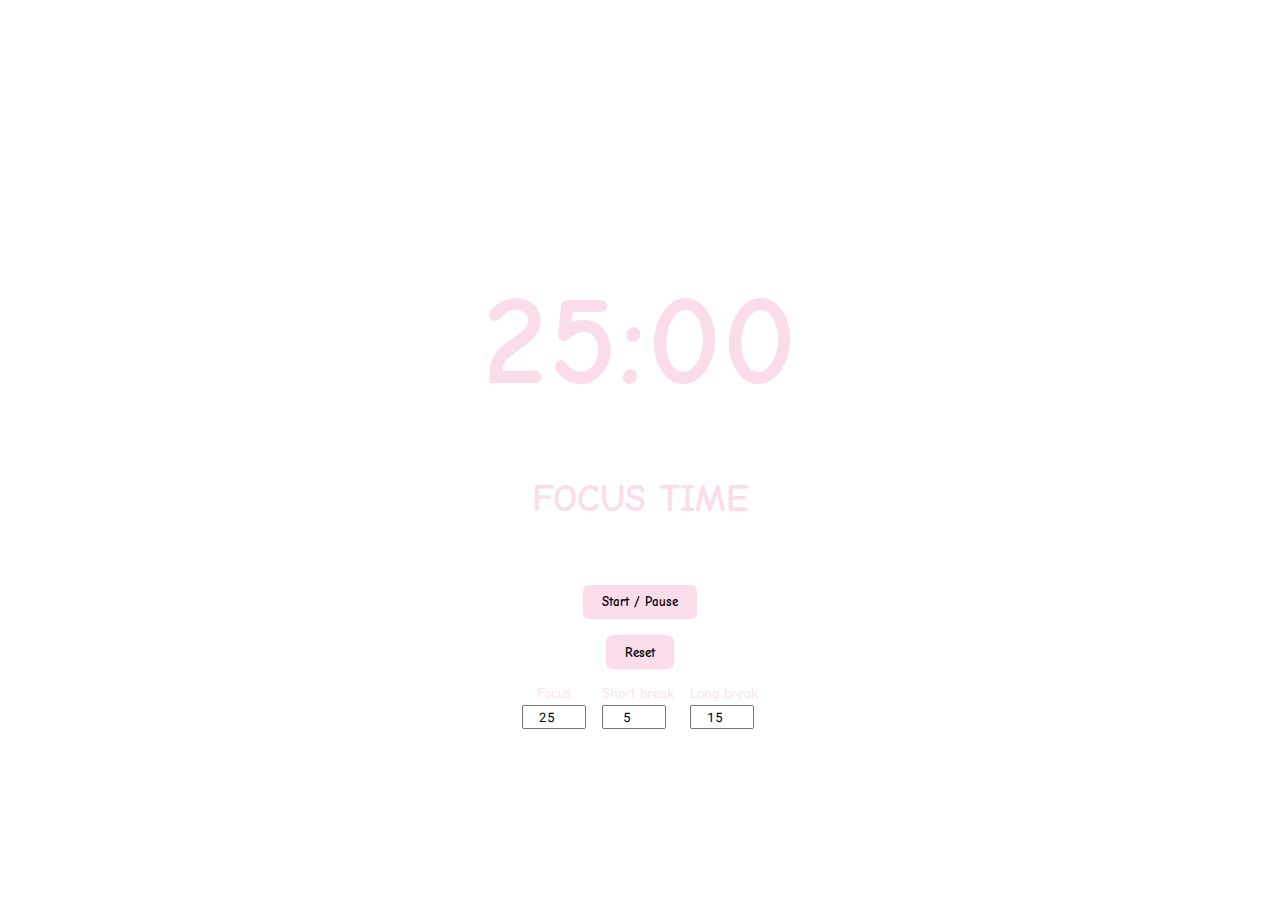
==== index.html @ 425a1fdc "Updates" ====
<!DOCTYPE html>
<html lang="en">
<head>
  <meta charset="UTF-8" />
  <title>Stream‑Pomodoro</title>

  <!-- Google fonts – matches your world‑clock overlay -->
  <link href="https://fonts.googleapis.com/css2?family=Comic+Neue:wght@700&family=Roboto+Mono:wght@500&display=swap" rel="stylesheet"/>

  <link rel="stylesheet" href="style.css" />
</head>

<body>
  <!-- progress bar -->
  <div id="progress-container"><div id="progress-value"></div></div>

  <!-- timer -->
  <h1 id="time-left">25:00</h1>
  <h2 id="timer-label">FOCUS&nbsp;TIME</h2>

  <!-- controls (optional) -->
  <div id="controls">
    <button id="start_stop">Start / Pause</button>
    <button id="reset">Reset</button>

    <div class="picker">
      <label>Focus <input id="session-length"      type="number" min="1" max="120" value="25"></label>
      <label>Short break <input id="short-break-length" type="number" min="1" max="60"  value="5"></label>
      <label>Long break  <input id="long-break-length"  type="number" min="1" max="60"  value="15"></label>
    </div>
  </div>

  <audio id="beep" src="sounds/beep.mp3" preload="auto"></audio>
  <script src="script.js"></script>
</body>
</html>
---- style.css ----
/* ===== THEME ===== */
:root{
  --accent:#fbdceb;           /* default pink – override in Custom CSS */
  --bg:rgba(0,0,0,0);         /* transparent for OBS                    */
  --font-display:"Comic Neue",sans-serif;
  --font-mono:"Roboto Mono",monospace;
}

html,body{
  height:100%;
  margin:0;
  background:var(--bg);
  color:var(--accent);               /* every visible text uses accent  */
  display:flex;
  flex-direction:column;
  align-items:center;
  justify-content:center;
  text-align:center;
  overflow:hidden;
  font-family:var(--font-display);
  user-select:none;
}

/* ===== TIMER ===== */
#time-left{
  font-size:10vw;
  line-height:1;
  letter-spacing:2px;
}
#timer-label{
  font-size:3vw;
  margin-top:-1rem;
  font-weight:700;
}

/* ===== PROGRESS BAR ===== */
#progress-container{
  width:100%;
  height:6px;
  background:rgba(255,255,255,.15);   /* faint track */
  margin-bottom:1rem;
}
#progress-value{
  height:100%;
  width:0%;
  background:var(--accent);           /* accent‑coloured fill */
  transition:width .25s linear;
}

/* ===== CONTROLS ===== */
#controls{
  margin-top:2rem;
  display:flex;
  flex-direction:column;
  gap:1rem;
  align-items:center;
}
button{
  background:var(--accent);           /* accent background */
  border:none;
  color:#000;                         /* readable on bright accent */
  padding:.6rem 1.2rem;
  font-weight:700;
  border-radius:6px;
  cursor:pointer;
  font-family:var(--font-display);
}
button:active{transform:scale(.97);}

.picker{
  display:flex;
  gap:1rem;
  font-size:.9rem;
}
label{display:flex;flex-direction:column;gap:.2rem;}
input{
  width:3.5rem;
  text-align:center;
  font-family:var(--font-mono);
}

/* hidden when &controls=0 */
body.hide-controls #controls{display:none;}
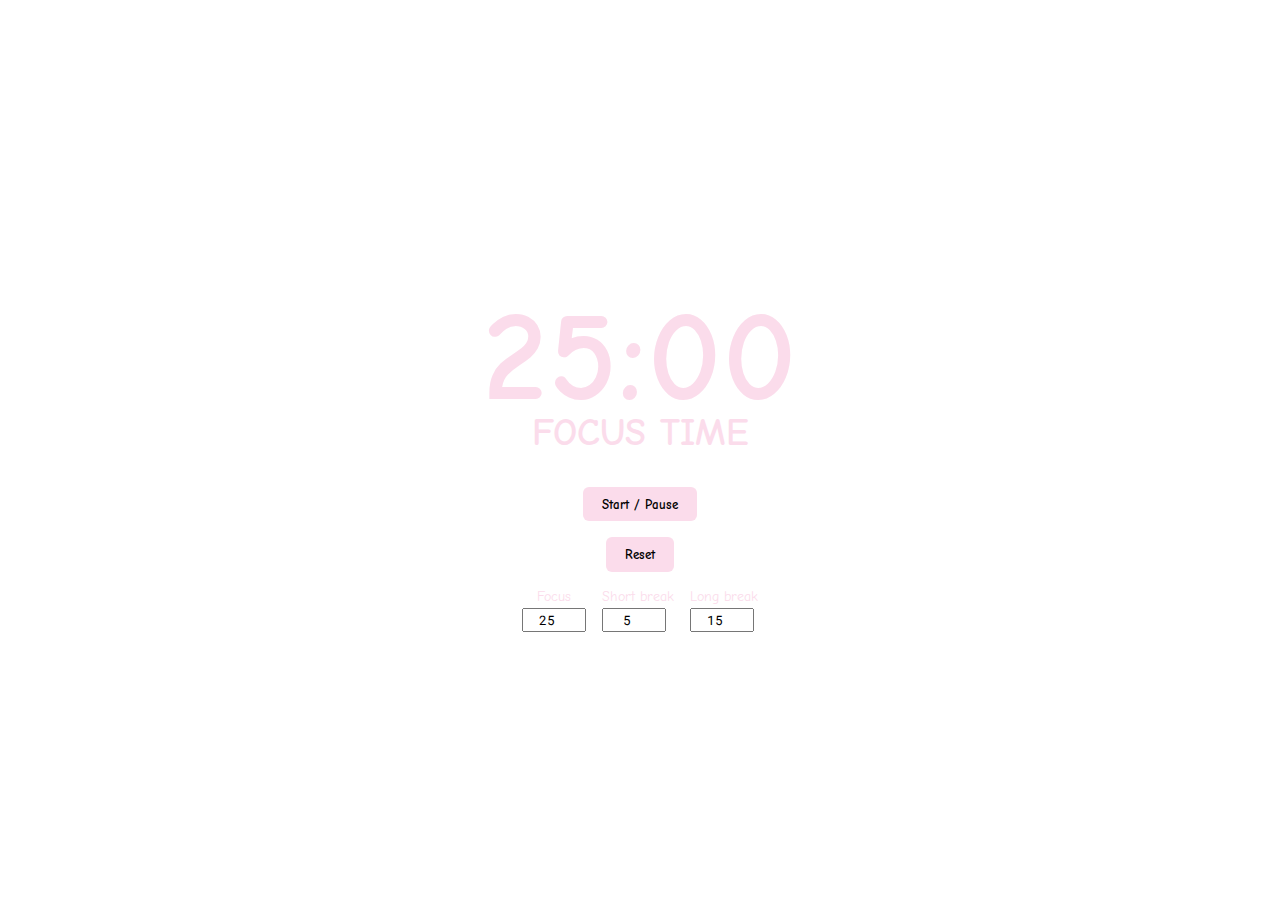
==== commit c72adf61: "Updates" ====
--- a/index.html
+++ b/index.html
@@ -11,12 +11,11 @@
 </head>
 
 <body>
-  <!-- progress bar -->
-  <div id="progress-container"><div id="progress-value"></div></div>
-
-  <!-- timer -->
-  <h1 id="time-left">25:00</h1>
-  <h2 id="timer-label">FOCUS&nbsp;TIME</h2>
+  <div id="stack">
+    <div id="progress-container"><div id="progress-value"></div></div>
+    <h1 id="time-left">25:00</h1>
+    <h2 id="timer-label">Focus Time</h2>
+  </div>
 
   <!-- controls (optional) -->
   <div id="controls">
--- a/style.css
+++ b/style.css
@@ -20,6 +20,15 @@
   font-family:var(--font-display);
   user-select:none;
 }
+
+/* ===== STACK ===== */
+#stack{
+  display:flex;
+  flex-direction:column;
+  align-items:center;
+  gap:0.25rem;
+}
+#stack > *{ margin:0; } /* zero out default heading margins   */
 
 /* ===== TIMER ===== */
 #time-left{
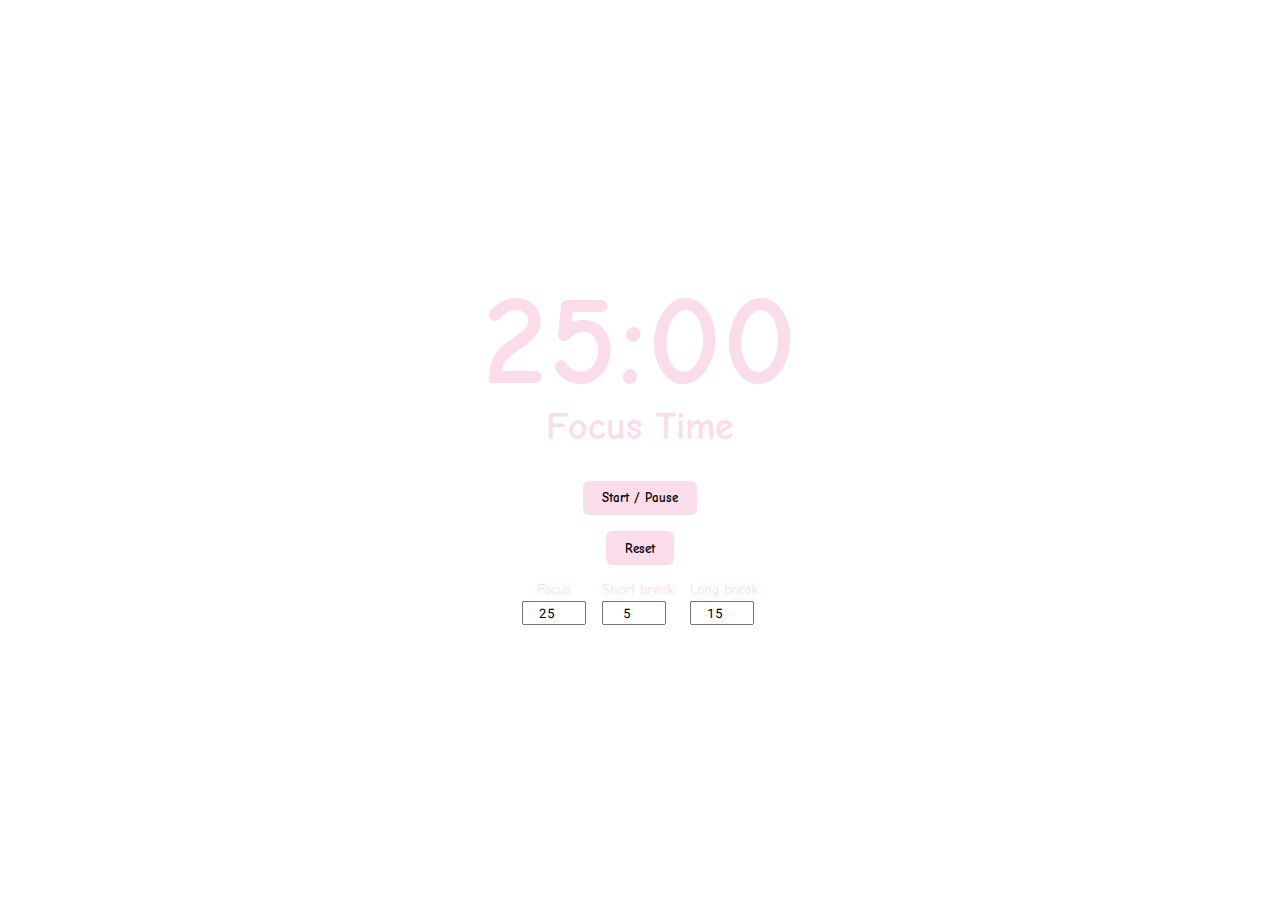
==== commit 0d9fc8f6: "Fixes" ====
--- a/index.html
+++ b/index.html
@@ -29,7 +29,8 @@
     </div>
   </div>
 
-  <audio id="beep" src="sounds/beep.mp3" preload="auto"></audio>
+  <audio id="work-sound" src="sounds/work.mp3" preload="auto"></audio>
+  <audio id="break-sound" src="sounds/break.mp3" preload="auto"></audio>
   <script src="script.js"></script>
 </body>
 </html>--- a/style.css
+++ b/style.css
@@ -1,16 +1,23 @@
-/* ===== THEME ===== */
+/* ───────────────────────────────────────────────
+   Stream‑Pomodoro  CSS
+   • single accent colour  →  :root{ --accent:#xxxxxx }
+   • balanced vertical spacing (stacked layout)
+   ─────────────────────────────────────────────── */
+
+/* =====  GLOBAL THEME TOKENS  ===== */
 :root{
-  --accent:#fbdceb;           /* default pink – override in Custom CSS */
-  --bg:rgba(0,0,0,0);         /* transparent for OBS                    */
+  --accent:#fbdceb;            /* override in OBS “Custom CSS”  */
+  --bg:rgba(0,0,0,0);          /* transparent for OBS           */
   --font-display:"Comic Neue",sans-serif;
   --font-mono:"Roboto Mono",monospace;
 }
 
+/* =====  RESET / PAGE  ===== */
 html,body{
   height:100%;
   margin:0;
   background:var(--bg);
-  color:var(--accent);               /* every visible text uses accent  */
+  color:var(--accent);
   display:flex;
   flex-direction:column;
   align-items:center;
@@ -21,33 +28,25 @@
   user-select:none;
 }
 
-/* ===== STACK ===== */
+/* =========================================================
+   VERTICAL STACK  (progress bar • big digits • label)
+   ========================================================= */
 #stack{
   display:flex;
   flex-direction:column;
   align-items:center;
-  gap:0.25rem;
-}
-#stack > *{ margin:0; } /* zero out default heading margins   */
-
-/* ===== TIMER ===== */
-#time-left{
-  font-size:10vw;
-  line-height:1;
-  letter-spacing:2px;
-}
-#timer-label{
-  font-size:3vw;
-  margin-top:-1rem;
-  font-weight:700;
+  /* no uniform `gap` — we will control each margin manually */
 }
 
-/* ===== PROGRESS BAR ===== */
+/* remove default margins that headings bring */
+#stack > *{ margin:0; }
+
+/* =====  PROGRESS BAR  ===== */
 #progress-container{
   width:100%;
   height:6px;
   background:rgba(255,255,255,.15);   /* faint track */
-  margin-bottom:1rem;
+  margin-bottom:0.2rem;               /* space under the bar */
 }
 #progress-value{
   height:100%;
@@ -56,7 +55,23 @@
   transition:width .25s linear;
 }
 
-/* ===== CONTROLS ===== */
+/* =====  TIMER DIGITS  ===== */
+#time-left{
+  font-size:10vw;
+  line-height:0.9;                    /* shrink internal leading */
+  letter-spacing:2px;
+}
+
+/* =====  LABEL  ===== */
+#timer-label{
+  font-size:3vw;
+  font-weight:700;
+  margin-top:0.3rem;                 /* space under digits */
+}
+
+/* =========================================================
+   CONTROLS  (start/pause, reset, pickers)
+   ========================================================= */
 #controls{
   margin-top:2rem;
   display:flex;
@@ -64,6 +79,7 @@
   gap:1rem;
   align-items:center;
 }
+
 button{
   background:var(--accent);           /* accent background */
   border:none;
@@ -74,19 +90,19 @@
   cursor:pointer;
   font-family:var(--font-display);
 }
-button:active{transform:scale(.97);}
+button:active{ transform:scale(.97); }
 
 .picker{
   display:flex;
   gap:1rem;
   font-size:.9rem;
 }
-label{display:flex;flex-direction:column;gap:.2rem;}
+label{ display:flex; flex-direction:column; gap:.2rem; }
 input{
   width:3.5rem;
   text-align:center;
   font-family:var(--font-mono);
 }
 
-/* hidden when &controls=0 */
-body.hide-controls #controls{display:none;}+/* =====  Hide controls when &controls=0  ===== */
+body.hide-controls #controls{ display:none; }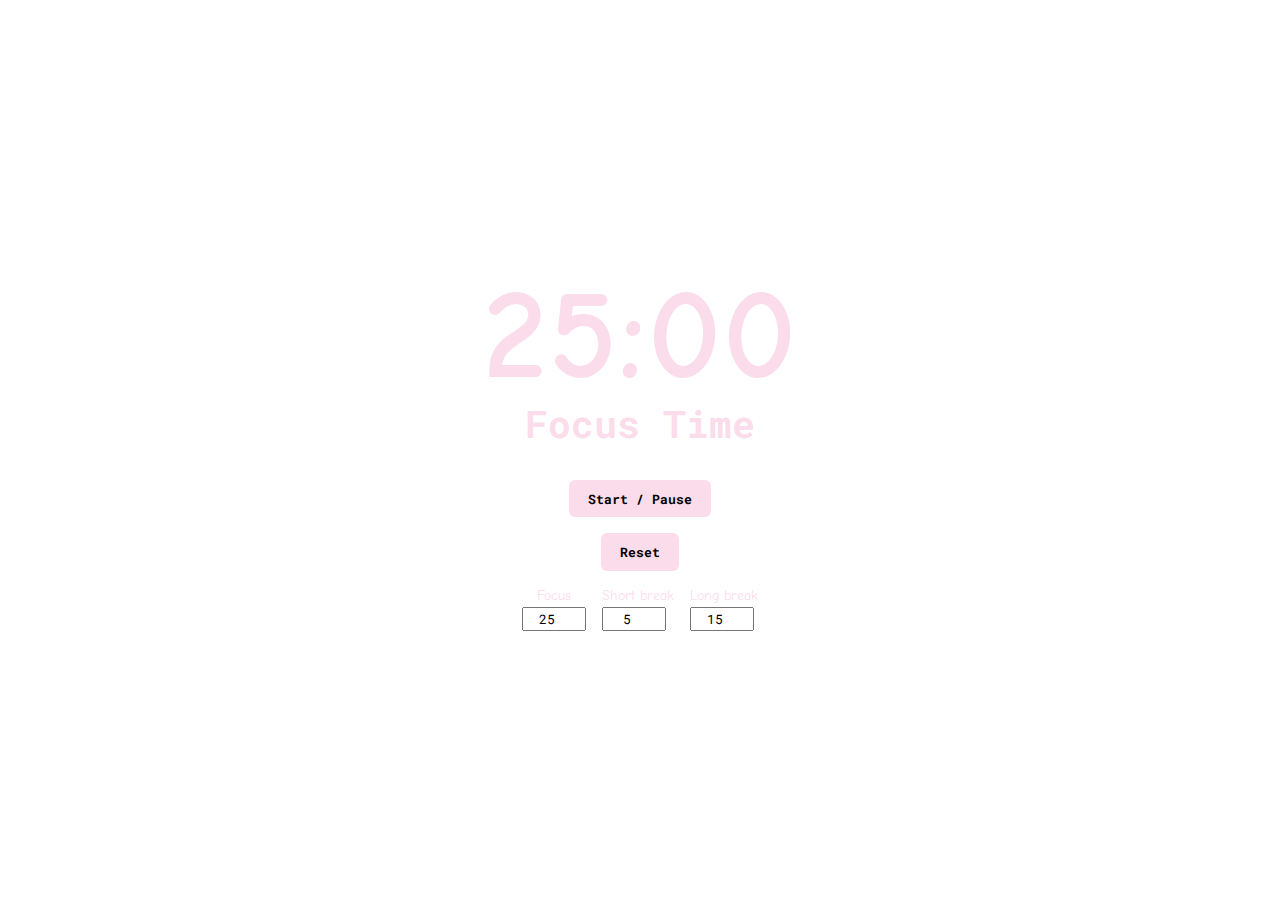
==== commit f2b5c0c2: "Updates" ====
--- a/index.html
+++ b/index.html
@@ -4,7 +4,6 @@
   <meta charset="UTF-8" />
   <title>Stream‑Pomodoro</title>
 
-  <!-- Google fonts – matches your world‑clock overlay -->
   <link href="https://fonts.googleapis.com/css2?family=Comic+Neue:wght@700&family=Roboto+Mono:wght@500&display=swap" rel="stylesheet"/>
 
   <link rel="stylesheet" href="style.css" />
--- a/style.css
+++ b/style.css
@@ -1,7 +1,6 @@
 /* ───────────────────────────────────────────────
    Stream‑Pomodoro  CSS
    • single accent colour  →  :root{ --accent:#xxxxxx }
-   • balanced vertical spacing (stacked layout)
    ─────────────────────────────────────────────── */
 
 /* =====  GLOBAL THEME TOKENS  ===== */
@@ -35,7 +34,6 @@
   display:flex;
   flex-direction:column;
   align-items:center;
-  /* no uniform `gap` — we will control each margin manually */
 }
 
 /* remove default margins that headings bring */
@@ -58,7 +56,7 @@
 /* =====  TIMER DIGITS  ===== */
 #time-left{
   font-size:10vw;
-  line-height:0.9;                    /* shrink internal leading */
+  line-height:0.9;
   letter-spacing:2px;
 }
 
@@ -67,6 +65,7 @@
   font-size:3vw;
   font-weight:700;
   margin-top:0.3rem;                 /* space under digits */
+  font-family:var(--font-mono);
 }
 
 /* =========================================================
@@ -83,12 +82,12 @@
 button{
   background:var(--accent);           /* accent background */
   border:none;
-  color:#000;                         /* readable on bright accent */
+  color:#000;
   padding:.6rem 1.2rem;
   font-weight:700;
   border-radius:6px;
   cursor:pointer;
-  font-family:var(--font-display);
+  font-family:var(--font-mono);
 }
 button:active{ transform:scale(.97); }
 
